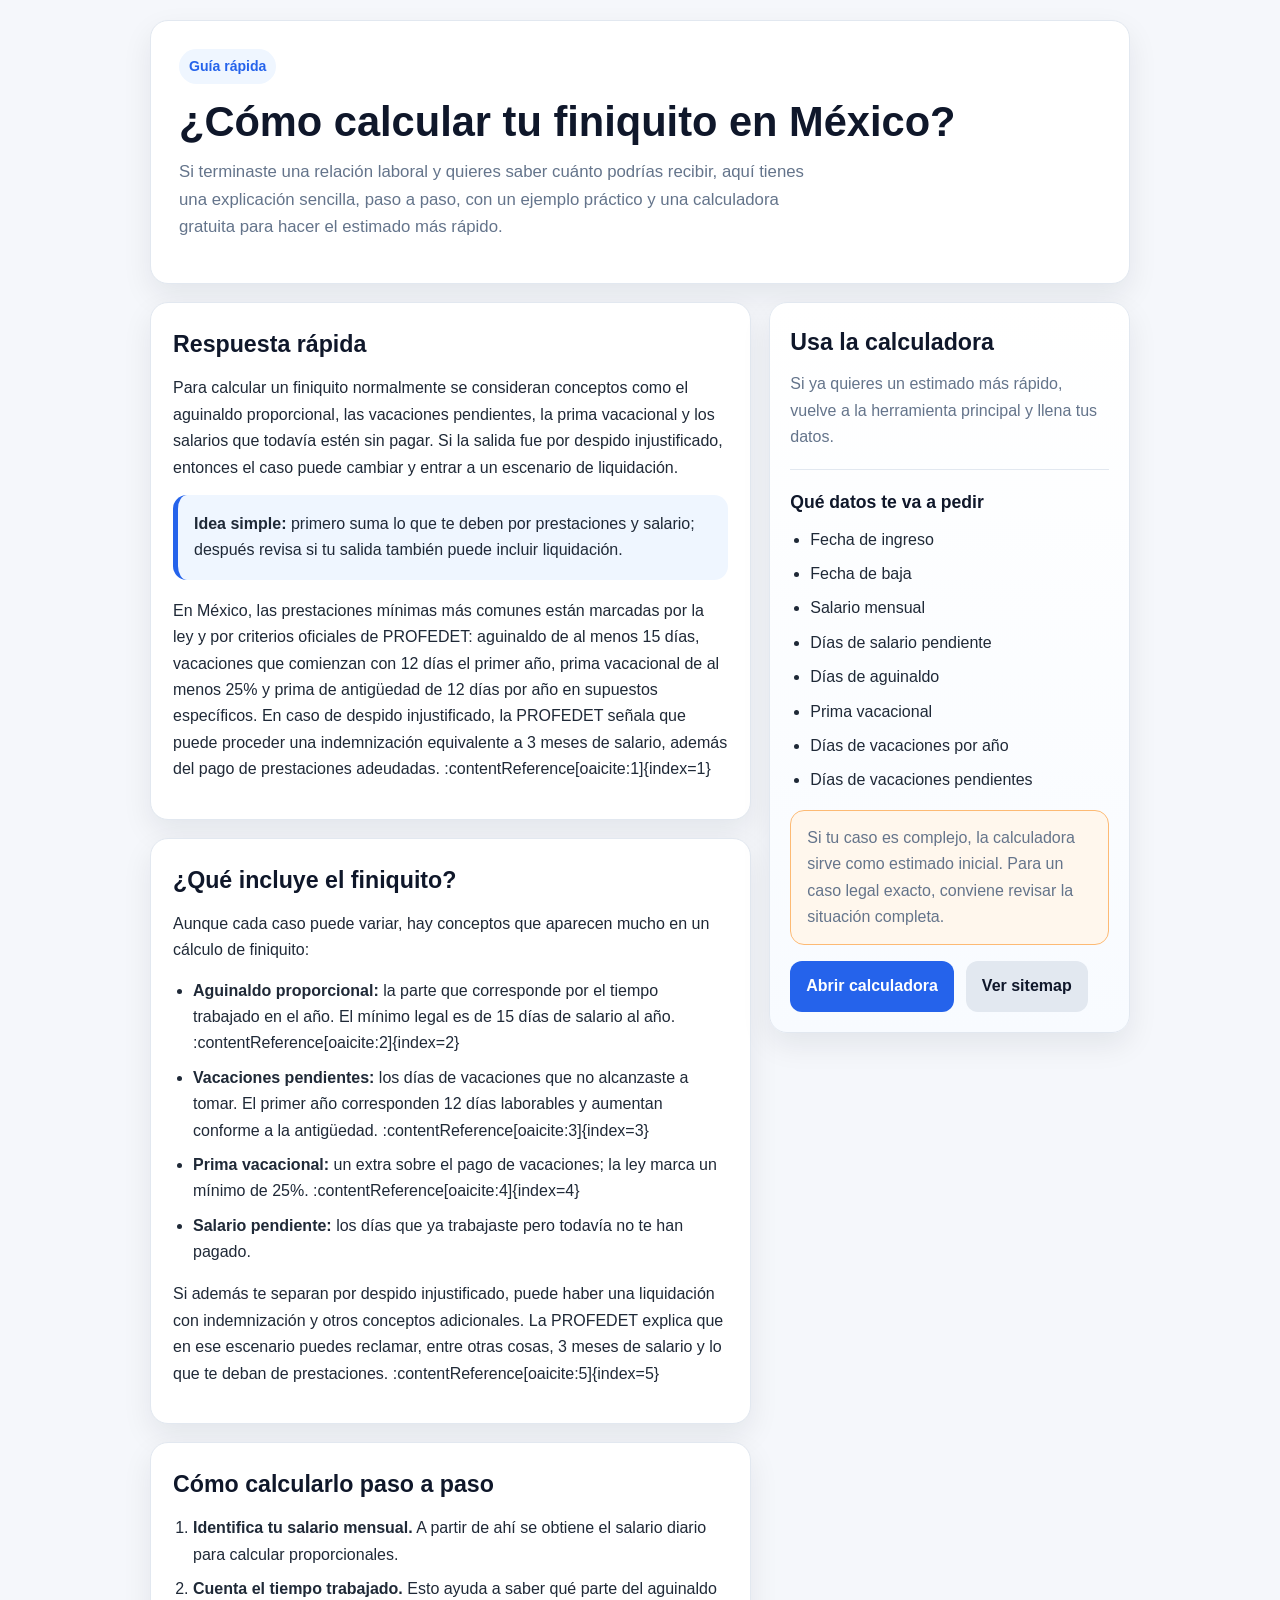
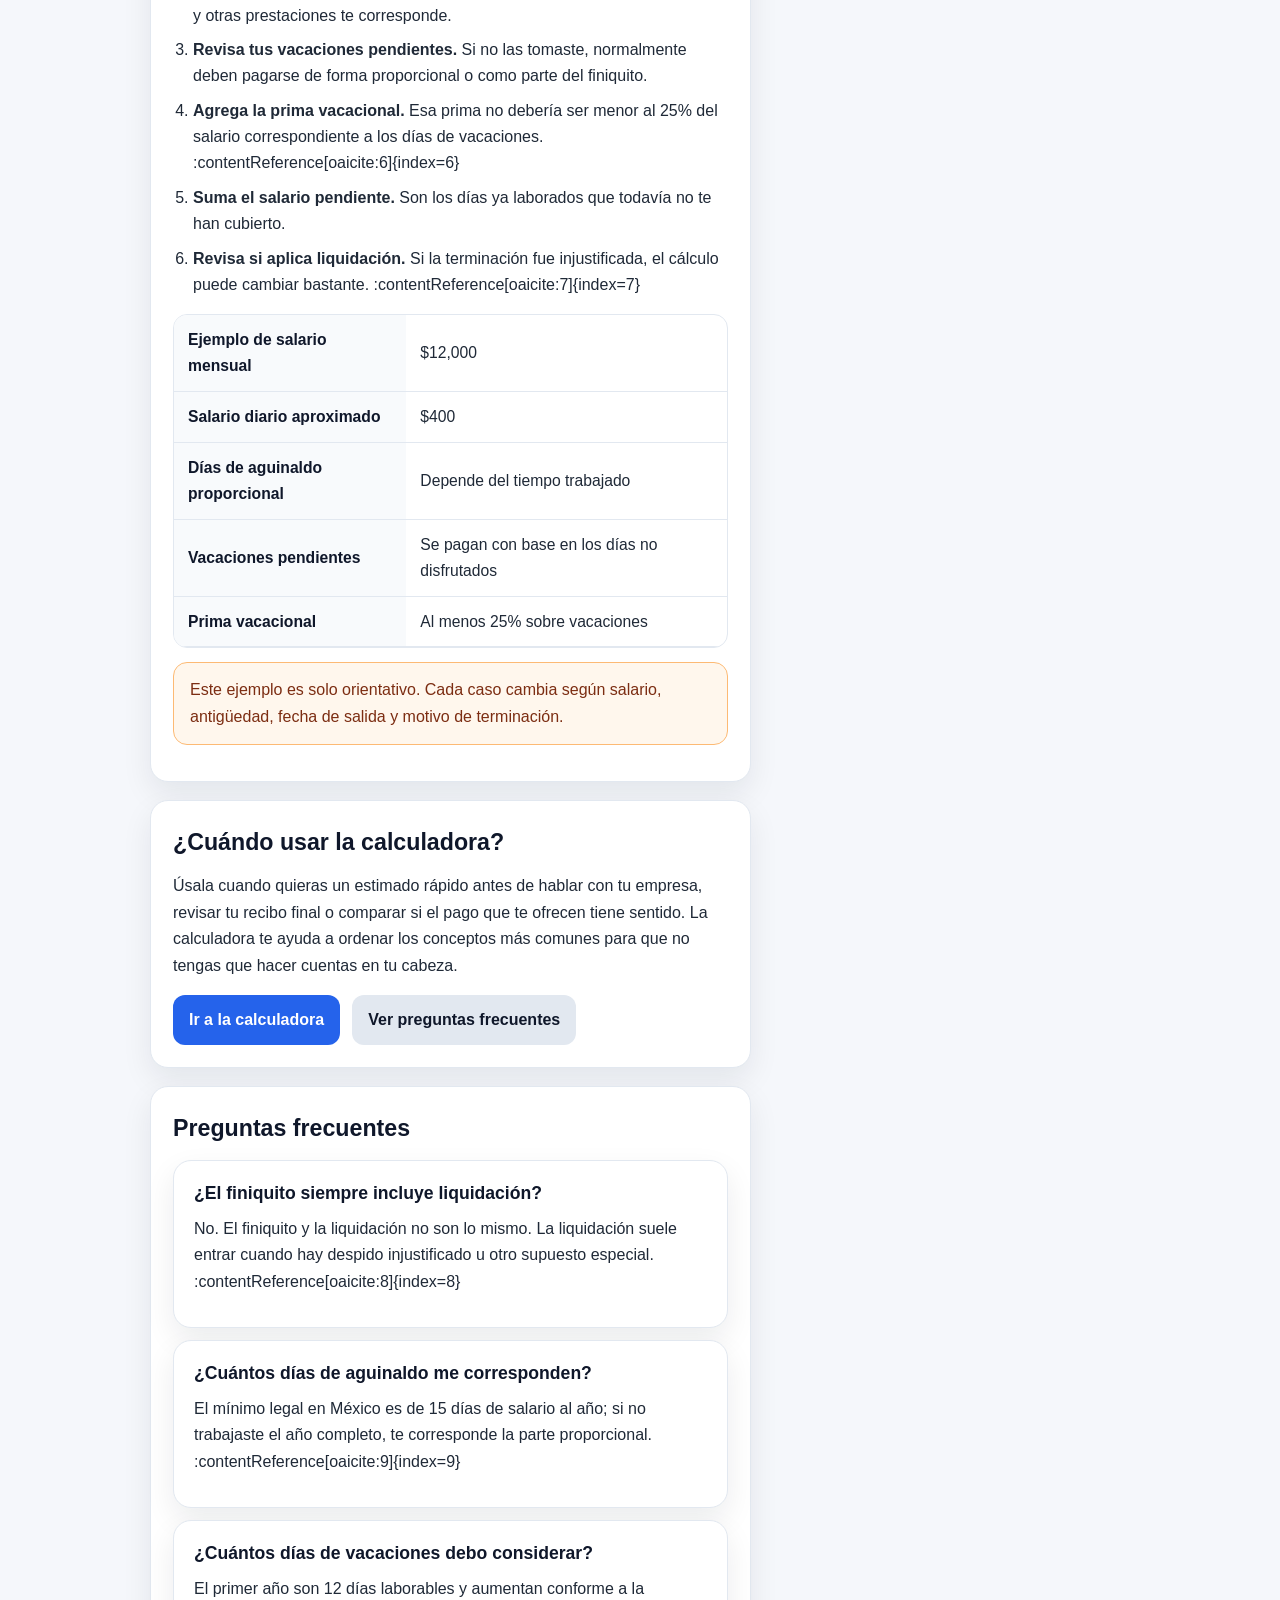
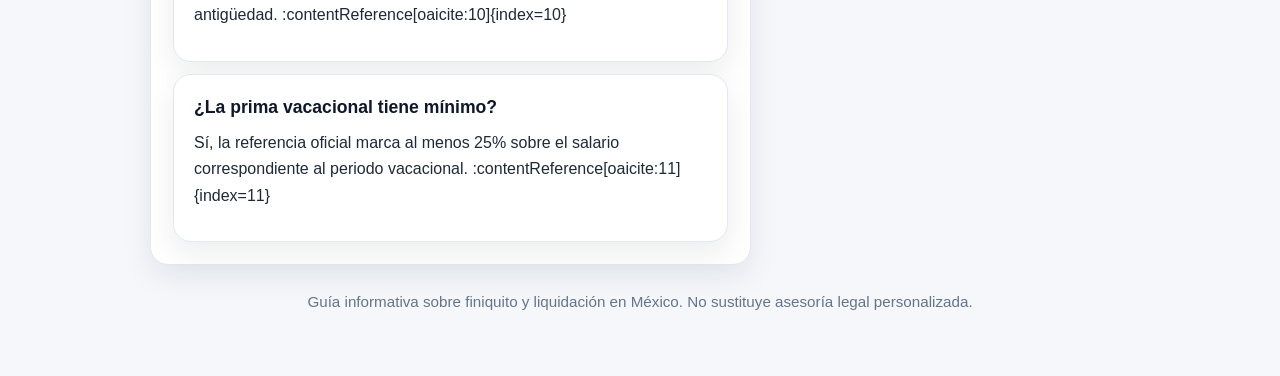
==== como-calcular-finiquito.html @ 951ed7e9 "Add files via upload nueva pagina como calcular finiquito" ====
<!DOCTYPE html>
<html lang="es">
<head>
  <meta charset="UTF-8" />
  <meta name="viewport" content="width=device-width, initial-scale=1.0" />
  <title>¿Cómo calcular tu finiquito en México? | Guía fácil</title>
  <meta name="description" content="Aprende cómo calcular tu finiquito en México paso a paso. Explicación sencilla, ejemplo práctico y enlace a una calculadora gratuita." />
  <meta name="robots" content="index, follow" />
  <meta name="author" content="Calculadora de Finiquito en México" />
  <link rel="canonical" href="https://kenrobert7.github.io/calculadora-finiquito-mexico/como-calcular-finiquito.html" />

  <meta property="og:title" content="¿Cómo calcular tu finiquito en México?" />
  <meta property="og:description" content="Guía sencilla para entender qué incluye el finiquito, cómo se calcula y cómo usar una calculadora gratuita." />
  <meta property="og:type" content="article" />
  <meta property="og:url" content="https://kenrobert7.github.io/calculadora-finiquito-mexico/como-calcular-finiquito.html" />

  <style>
    :root {
      --bg: #f5f7fb;
      --card: #ffffff;
      --text: #1f2937;
      --muted: #64748b;
      --line: #e2e8f0;
      --primary: #2563eb;
      --primary-dark: #1d4ed8;
      --success: #16a34a;
      --soft: #eff6ff;
      --warning: #fff7ed;
      --warning-border: #fdba74;
      --radius: 18px;
      --shadow: 0 12px 30px rgba(15, 23, 42, 0.08);
    }

    * {
      box-sizing: border-box;
      margin: 0;
      padding: 0;
    }

    body {
      font-family: Arial, Helvetica, sans-serif;
      background: var(--bg);
      color: var(--text);
      line-height: 1.65;
      padding: 20px;
    }

    .container {
      max-width: 980px;
      margin: 0 auto;
    }

    .hero, .section, .cta, .faq-item {
      background: var(--card);
      border: 1px solid var(--line);
      border-radius: var(--radius);
      box-shadow: var(--shadow);
    }

    .hero {
      padding: 28px;
      margin-bottom: 18px;
    }

    .eyebrow {
      display: inline-block;
      font-size: 0.88rem;
      font-weight: 700;
      color: var(--primary);
      background: var(--soft);
      padding: 6px 10px;
      border-radius: 999px;
      margin-bottom: 14px;
    }

    h1 {
      font-size: clamp(1.8rem, 4vw, 2.6rem);
      line-height: 1.15;
      margin-bottom: 12px;
      color: #0f172a;
    }

    .lead {
      font-size: 1.05rem;
      color: var(--muted);
      max-width: 70ch;
    }

    .grid {
      display: grid;
      grid-template-columns: 1.25fr 0.75fr;
      gap: 18px;
      margin-top: 18px;
    }

    .section {
      padding: 22px;
      margin-bottom: 18px;
    }

    h2 {
      font-size: 1.45rem;
      margin-bottom: 12px;
      color: #0f172a;
    }

    h3 {
      font-size: 1.1rem;
      margin: 18px 0 8px;
      color: #0f172a;
    }

    p {
      margin-bottom: 14px;
    }

    ul, ol {
      margin: 10px 0 16px 20px;
    }

    li {
      margin-bottom: 8px;
    }

    .callout {
      background: var(--soft);
      border-left: 5px solid var(--primary);
      padding: 16px;
      border-radius: 14px;
      margin: 14px 0 18px;
    }

    .note {
      background: var(--warning);
      border: 1px solid var(--warning-border);
      padding: 14px 16px;
      border-radius: 14px;
      color: #7c2d12;
      margin-top: 14px;
    }

    .calc-card {
      position: sticky;
      top: 18px;
      align-self: start;
      padding: 20px;
      background: linear-gradient(180deg, #ffffff 0%, #f8fbff 100%);
    }

    .calc-card h2 {
      margin-bottom: 10px;
    }

    .calc-card p {
      color: var(--muted);
    }

    .button-row {
      display: flex;
      gap: 12px;
      flex-wrap: wrap;
      margin-top: 16px;
    }

    .btn {
      display: inline-block;
      text-decoration: none;
      background: var(--primary);
      color: #fff;
      font-weight: 700;
      padding: 12px 16px;
      border-radius: 12px;
      transition: 0.2s ease;
    }

    .btn:hover {
      background: var(--primary-dark);
      transform: translateY(-1px);
    }

    .btn.secondary {
      background: #e2e8f0;
      color: #0f172a;
    }

    .example {
      border: 1px solid var(--line);
      border-radius: 14px;
      overflow: hidden;
      margin-top: 12px;
    }

    .example table {
      width: 100%;
      border-collapse: collapse;
      font-size: 0.98rem;
    }

    .example th,
    .example td {
      padding: 12px 14px;
      border-bottom: 1px solid var(--line);
      text-align: left;
    }

    .example th {
      background: #f8fafc;
      width: 42%;
      color: #0f172a;
    }

    .faq {
      display: grid;
      gap: 12px;
    }

    .faq-item {
      padding: 18px 20px;
    }

    .faq-item h3 {
      margin-top: 0;
    }

    footer {
      text-align: center;
      color: var(--muted);
      font-size: 0.95rem;
      padding: 6px 0 28px;
    }

    .divider {
      height: 1px;
      background: var(--line);
      margin: 18px 0;
    }

    @media (max-width: 860px) {
      .grid {
        grid-template-columns: 1fr;
      }

      .calc-card {
        position: static;
      }
    }

    @media (max-width: 520px) {
      body {
        padding: 12px;
      }

      .hero, .section, .faq-item, .calc-card {
        padding: 18px;
      }

      .example th,
      .example td {
        display: block;
        width: 100%;
      }

      .example th {
        padding-bottom: 4px;
        border-bottom: none;
      }

      .example tr {
        display: block;
        border-bottom: 1px solid var(--line);
      }

      .example tr:last-child {
        border-bottom: none;
      }
    }
  </style>

  <script type="application/ld+json">
  {
    "@context": "https://schema.org",
    "@type": "Article",
    "headline": "¿Cómo calcular tu finiquito en México?",
    "description": "Guía sencilla para entender qué incluye el finiquito, cómo se calcula y cómo usar una calculadora gratuita.",
    "mainEntityOfPage": "https://kenrobert7.github.io/calculadora-finiquito-mexico/como-calcular-finiquito.html",
    "about": {
      "@type": "Thing",
      "name": "Finiquito en México"
    },
    "publisher": {
      "@type": "Organization",
      "name": "Calculadora de Finiquito en México"
    }
  }
  </script>

  <script type="application/ld+json">
  {
    "@context": "https://schema.org",
    "@type": "FAQPage",
    "mainEntity": [
      {
        "@type": "Question",
        "name": "¿Qué es el finiquito?",
        "acceptedAnswer": {
          "@type": "Answer",
          "text": "El finiquito es el pago que se entrega al terminar la relación laboral e incluye prestaciones proporcionales y salarios pendientes, según corresponda."
        }
      },
      {
        "@type": "Question",
        "name": "¿Qué incluye el finiquito?",
        "acceptedAnswer": {
          "@type": "Answer",
          "text": "Normalmente incluye aguinaldo proporcional, vacaciones no disfrutadas, prima vacacional y salarios pendientes."
        }
      },
      {
        "@type": "Question",
        "name": "¿El finiquito y la liquidación son lo mismo?",
        "acceptedAnswer": {
          "@type": "Answer",
          "text": "No. El finiquito cubre prestaciones pendientes; la liquidación puede incluir indemnización y otros pagos cuando hay despido injustificado."
        }
      }
    ]
  }
  </script>
</head>

<body>
  <main class="container">
    <section class="hero">
      <span class="eyebrow">Guía rápida</span>
      <h1>¿Cómo calcular tu finiquito en México?</h1>
      <p class="lead">
        Si terminaste una relación laboral y quieres saber cuánto podrías recibir, aquí tienes una explicación sencilla,
        paso a paso, con un ejemplo práctico y una calculadora gratuita para hacer el estimado más rápido.
      </p>
    </section>

    <div class="grid">
      <article>
        <section class="section">
          <h2>Respuesta rápida</h2>
          <p>
            Para calcular un finiquito normalmente se consideran conceptos como el aguinaldo proporcional,
            las vacaciones pendientes, la prima vacacional y los salarios que todavía estén sin pagar.
            Si la salida fue por despido injustificado, entonces el caso puede cambiar y entrar a un escenario de liquidación.
          </p>

          <div class="callout">
            <strong>Idea simple:</strong> primero suma lo que te deben por prestaciones y salario; después revisa si tu salida
            también puede incluir liquidación.
          </div>

          <p>
            En México, las prestaciones mínimas más comunes están marcadas por la ley y por criterios oficiales de PROFEDET:
            aguinaldo de al menos 15 días, vacaciones que comienzan con 12 días el primer año, prima vacacional de al menos 25%
            y prima de antigüedad de 12 días por año en supuestos específicos. En caso de despido injustificado, la PROFEDET
            señala que puede proceder una indemnización equivalente a 3 meses de salario, además del pago de prestaciones adeudadas. :contentReference[oaicite:1]{index=1}
          </p>
        </section>

        <section class="section">
          <h2>¿Qué incluye el finiquito?</h2>
          <p>
            Aunque cada caso puede variar, hay conceptos que aparecen mucho en un cálculo de finiquito:
          </p>
          <ul>
            <li><strong>Aguinaldo proporcional:</strong> la parte que corresponde por el tiempo trabajado en el año. El mínimo legal es de 15 días de salario al año. :contentReference[oaicite:2]{index=2}</li>
            <li><strong>Vacaciones pendientes:</strong> los días de vacaciones que no alcanzaste a tomar. El primer año corresponden 12 días laborables y aumentan conforme a la antigüedad. :contentReference[oaicite:3]{index=3}</li>
            <li><strong>Prima vacacional:</strong> un extra sobre el pago de vacaciones; la ley marca un mínimo de 25%. :contentReference[oaicite:4]{index=4}</li>
            <li><strong>Salario pendiente:</strong> los días que ya trabajaste pero todavía no te han pagado.</li>
          </ul>

          <p>
            Si además te separan por despido injustificado, puede haber una liquidación con indemnización y otros conceptos
            adicionales. La PROFEDET explica que en ese escenario puedes reclamar, entre otras cosas, 3 meses de salario
            y lo que te deban de prestaciones. :contentReference[oaicite:5]{index=5}
          </p>
        </section>

        <section class="section">
          <h2>Cómo calcularlo paso a paso</h2>
          <ol>
            <li><strong>Identifica tu salario mensual.</strong> A partir de ahí se obtiene el salario diario para calcular proporcionales.</li>
            <li><strong>Cuenta el tiempo trabajado.</strong> Esto ayuda a saber qué parte del aguinaldo y otras prestaciones te corresponde.</li>
            <li><strong>Revisa tus vacaciones pendientes.</strong> Si no las tomaste, normalmente deben pagarse de forma proporcional o como parte del finiquito.</li>
            <li><strong>Agrega la prima vacacional.</strong> Esa prima no debería ser menor al 25% del salario correspondiente a los días de vacaciones. :contentReference[oaicite:6]{index=6}</li>
            <li><strong>Suma el salario pendiente.</strong> Son los días ya laborados que todavía no te han cubierto.</li>
            <li><strong>Revisa si aplica liquidación.</strong> Si la terminación fue injustificada, el cálculo puede cambiar bastante. :contentReference[oaicite:7]{index=7}</li>
          </ol>

          <div class="example">
            <table>
              <tbody>
                <tr>
                  <th>Ejemplo de salario mensual</th>
                  <td>$12,000</td>
                </tr>
                <tr>
                  <th>Salario diario aproximado</th>
                  <td>$400</td>
                </tr>
                <tr>
                  <th>Días de aguinaldo proporcional</th>
                  <td>Depende del tiempo trabajado</td>
                </tr>
                <tr>
                  <th>Vacaciones pendientes</th>
                  <td>Se pagan con base en los días no disfrutados</td>
                </tr>
                <tr>
                  <th>Prima vacacional</th>
                  <td>Al menos 25% sobre vacaciones</td>
                </tr>
              </tbody>
            </table>
          </div>

          <p class="note">
            Este ejemplo es solo orientativo. Cada caso cambia según salario, antigüedad, fecha de salida y motivo de terminación.
          </p>
        </section>

        <section class="section">
          <h2>¿Cuándo usar la calculadora?</h2>
          <p>
            Úsala cuando quieras un estimado rápido antes de hablar con tu empresa, revisar tu recibo final o
            comparar si el pago que te ofrecen tiene sentido. La calculadora te ayuda a ordenar los conceptos
            más comunes para que no tengas que hacer cuentas en tu cabeza.
          </p>

          <div class="button-row">
            <a class="btn" href="index.html">Ir a la calculadora</a>
            <a class="btn secondary" href="#faq">Ver preguntas frecuentes</a>
          </div>
        </section>

        <section class="section" id="faq">
          <h2>Preguntas frecuentes</h2>
          <div class="faq">
            <div class="faq-item">
              <h3>¿El finiquito siempre incluye liquidación?</h3>
              <p>No. El finiquito y la liquidación no son lo mismo. La liquidación suele entrar cuando hay despido injustificado u otro supuesto especial. :contentReference[oaicite:8]{index=8}</p>
            </div>

            <div class="faq-item">
              <h3>¿Cuántos días de aguinaldo me corresponden?</h3>
              <p>El mínimo legal en México es de 15 días de salario al año; si no trabajaste el año completo, te corresponde la parte proporcional. :contentReference[oaicite:9]{index=9}</p>
            </div>

            <div class="faq-item">
              <h3>¿Cuántos días de vacaciones debo considerar?</h3>
              <p>El primer año son 12 días laborables y aumentan conforme a la antigüedad. :contentReference[oaicite:10]{index=10}</p>
            </div>

            <div class="faq-item">
              <h3>¿La prima vacacional tiene mínimo?</h3>
              <p>Sí, la referencia oficial marca al menos 25% sobre el salario correspondiente al periodo vacacional. :contentReference[oaicite:11]{index=11}</p>
            </div>
          </div>
        </section>
      </article>

      <aside class="section calc-card">
        <h2>Usa la calculadora</h2>
        <p>
          Si ya quieres un estimado más rápido, vuelve a la herramienta principal y llena tus datos.
        </p>

        <div class="divider"></div>

        <h3>Qué datos te va a pedir</h3>
        <ul>
          <li>Fecha de ingreso</li>
          <li>Fecha de baja</li>
          <li>Salario mensual</li>
          <li>Días de salario pendiente</li>
          <li>Días de aguinaldo</li>
          <li>Prima vacacional</li>
          <li>Días de vacaciones por año</li>
          <li>Días de vacaciones pendientes</li>
        </ul>

        <p class="note">
          Si tu caso es complejo, la calculadora sirve como estimado inicial. Para un caso legal exacto, conviene revisar la situación completa.
        </p>

        <div class="button-row">
          <a class="btn" href="index.html">Abrir calculadora</a>
          <a class="btn secondary" href="sitemap.xml">Ver sitemap</a>
        </div>
      </aside>
    </div>

    <footer>
      <p>
        Guía informativa sobre finiquito y liquidación en México. No sustituye asesoría legal personalizada.
      </p>
    </footer>
  </main>
</body>
</html>
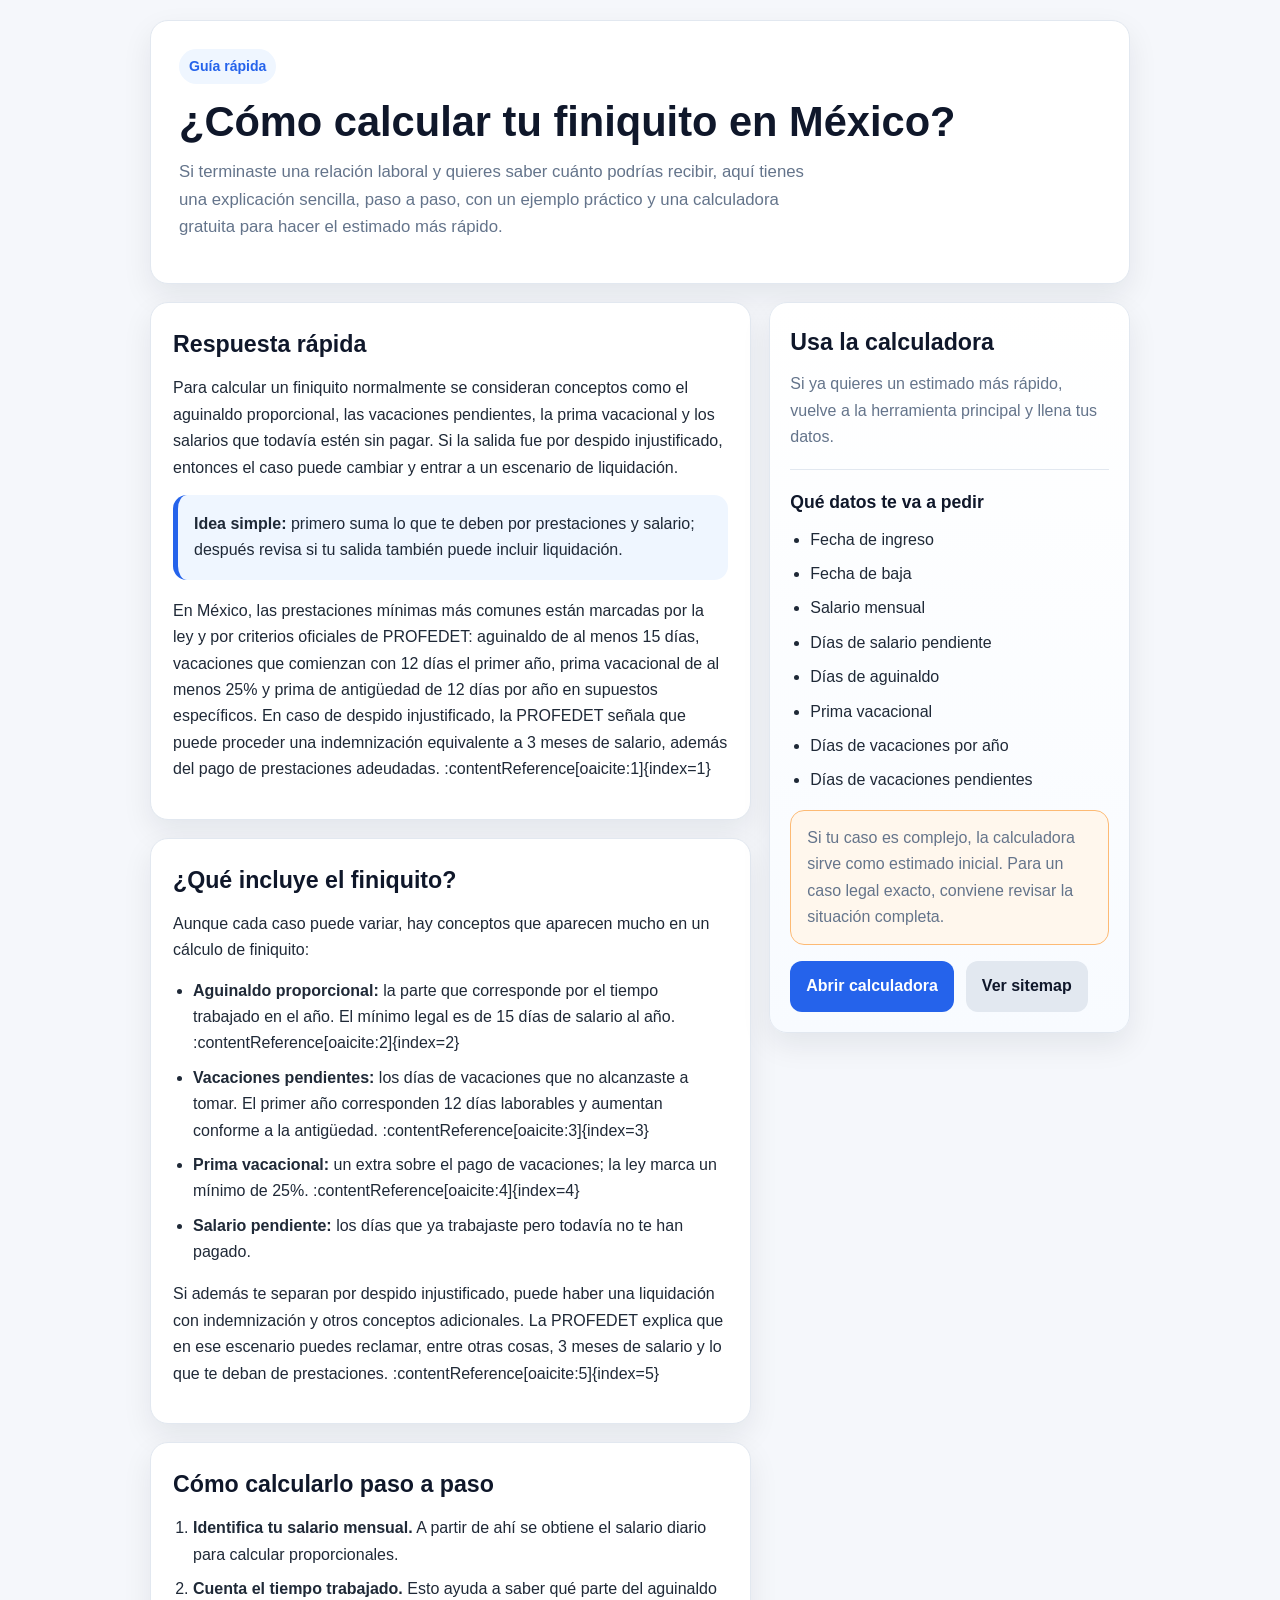
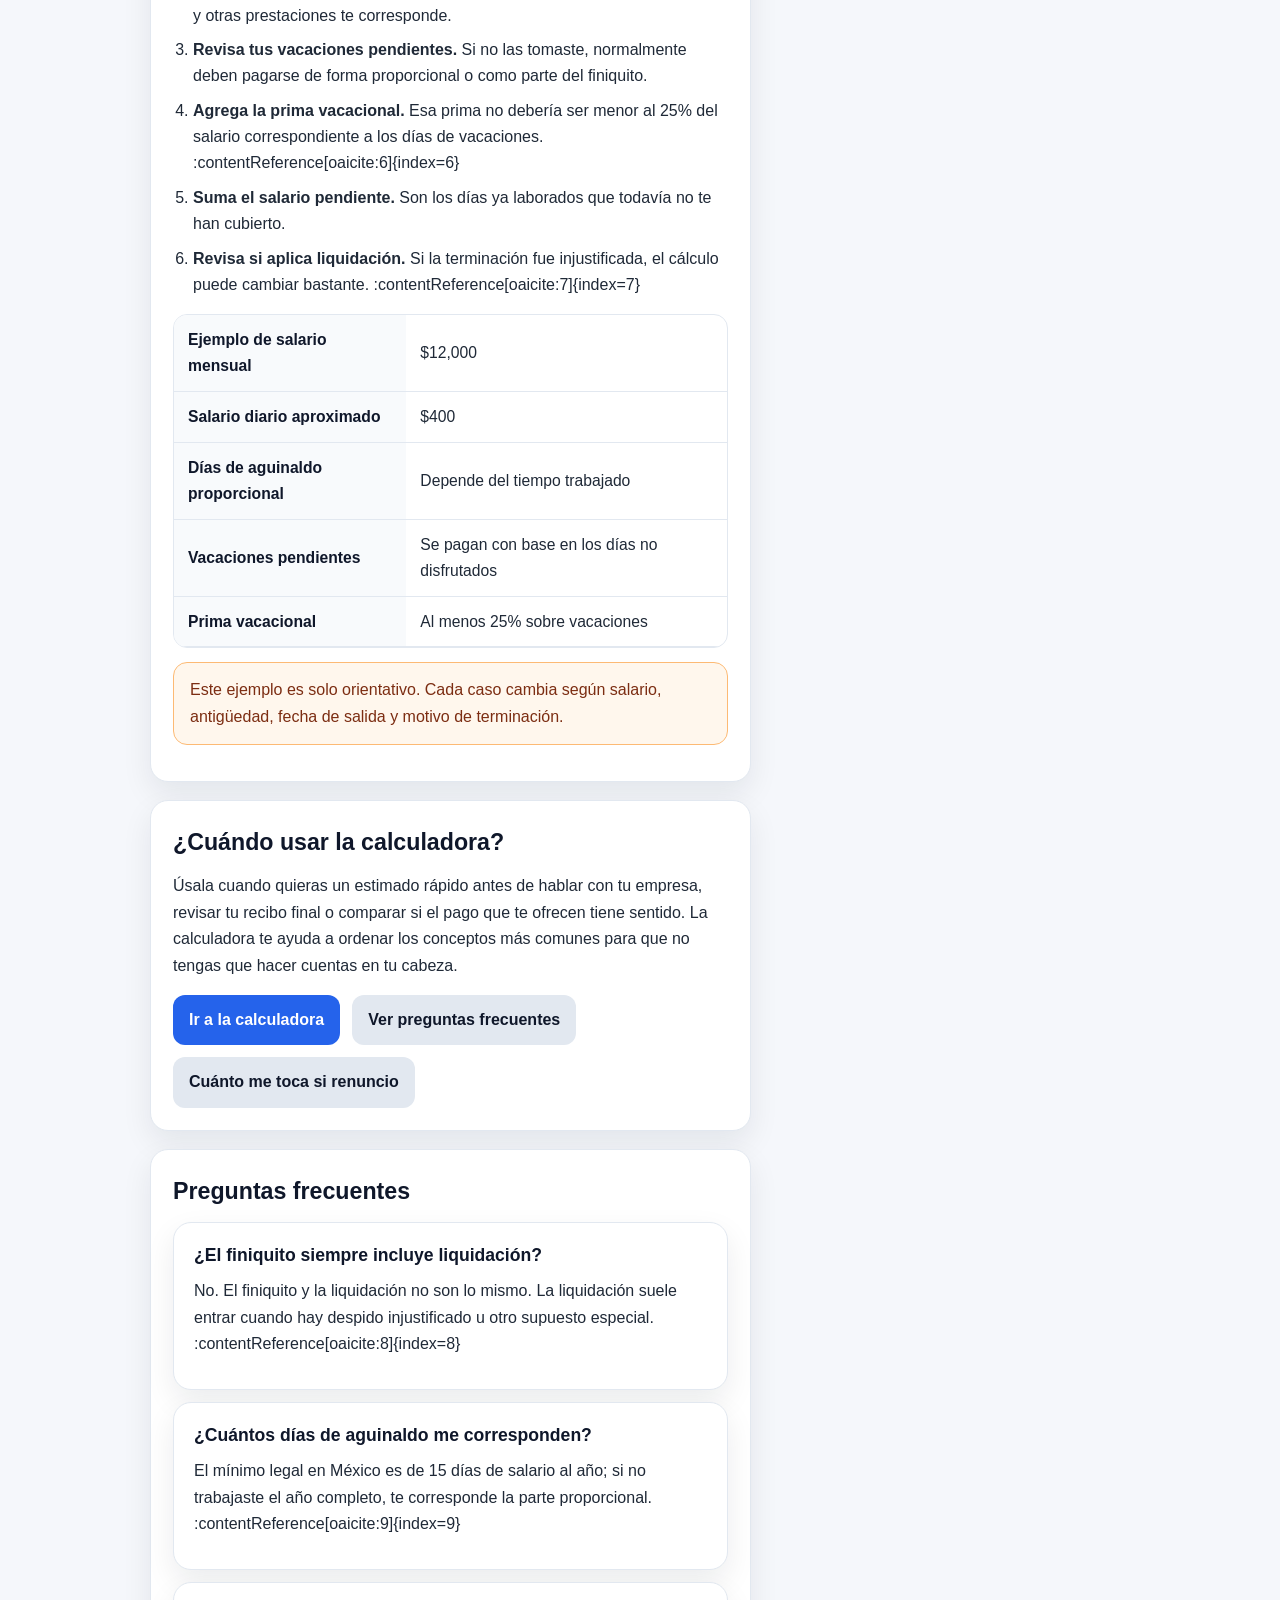
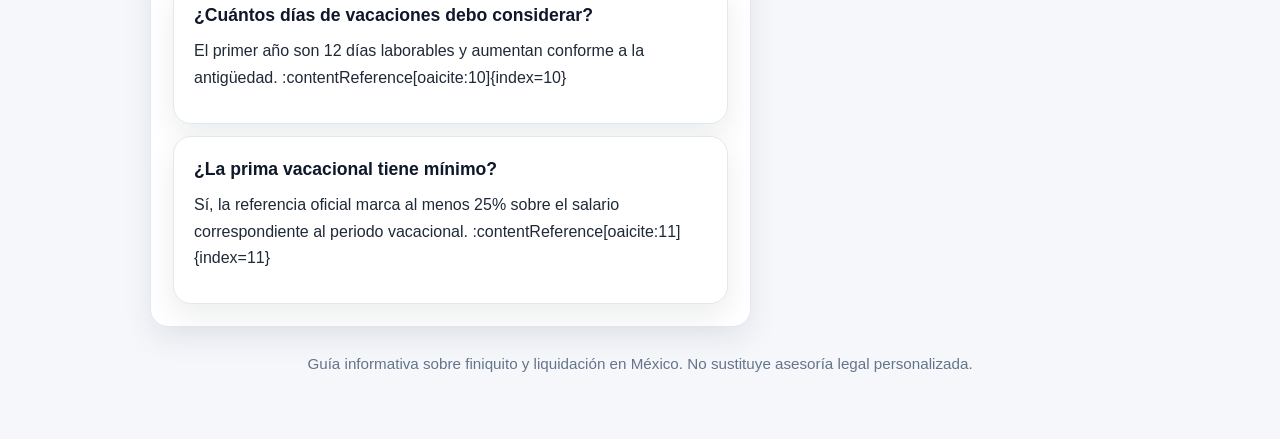
==== commit 79e1261a: "Update como-calcular-finiquito.html" ====
--- a/como-calcular-finiquito.html
+++ b/como-calcular-finiquito.html
@@ -433,9 +433,12 @@
           </p>
 
           <div class="button-row">
-            <a class="btn" href="index.html">Ir a la calculadora</a>
-            <a class="btn secondary" href="#faq">Ver preguntas frecuentes</a>
-          </div>
+  <a class="btn" href="index.html">Ir a la calculadora</a>
+  <a class="btn secondary" href="#faq">Ver preguntas frecuentes</a>
+  <a class="btn secondary" href="cuanto-me-toca-si-renuncio.html">
+    Cuánto me toca si renuncio
+  </a>
+</div>
         </section>
 
         <section class="section" id="faq">
@@ -502,4 +505,4 @@
     </footer>
   </main>
 </body>
-</html>+</html>
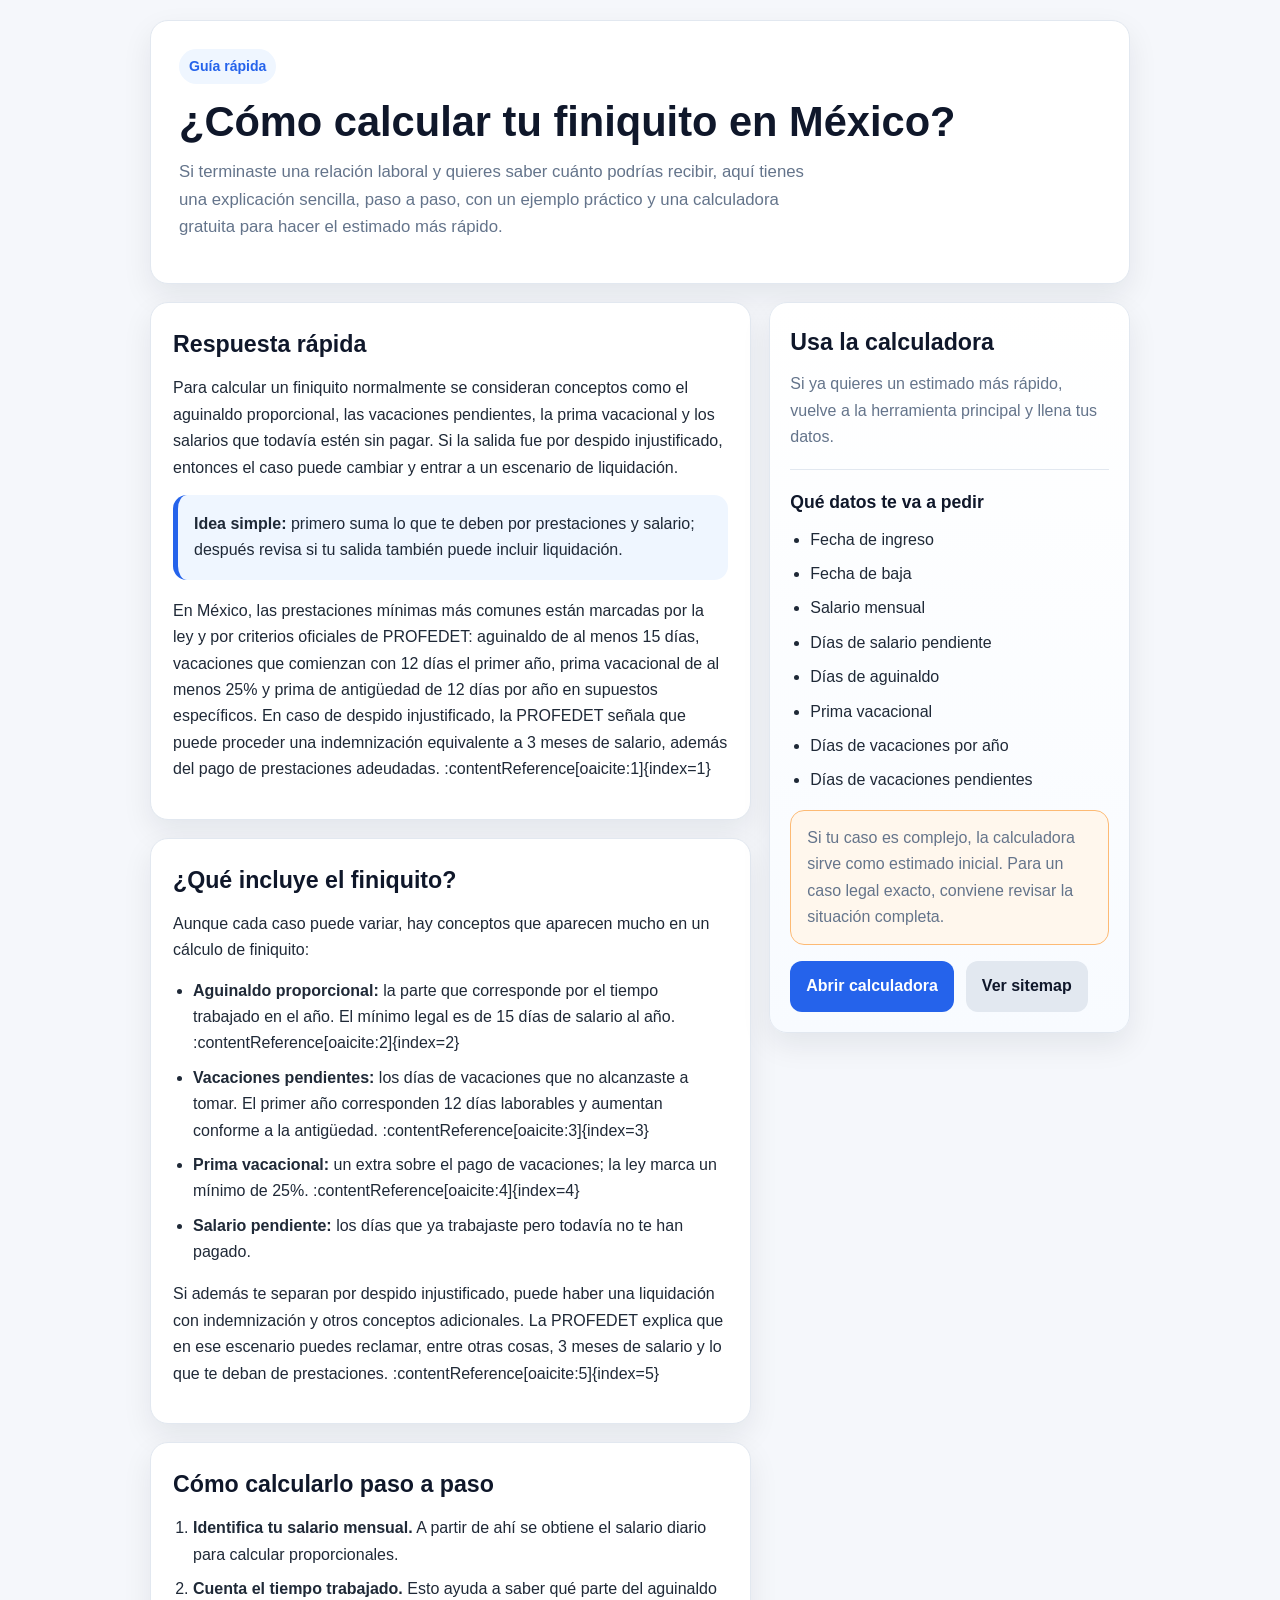
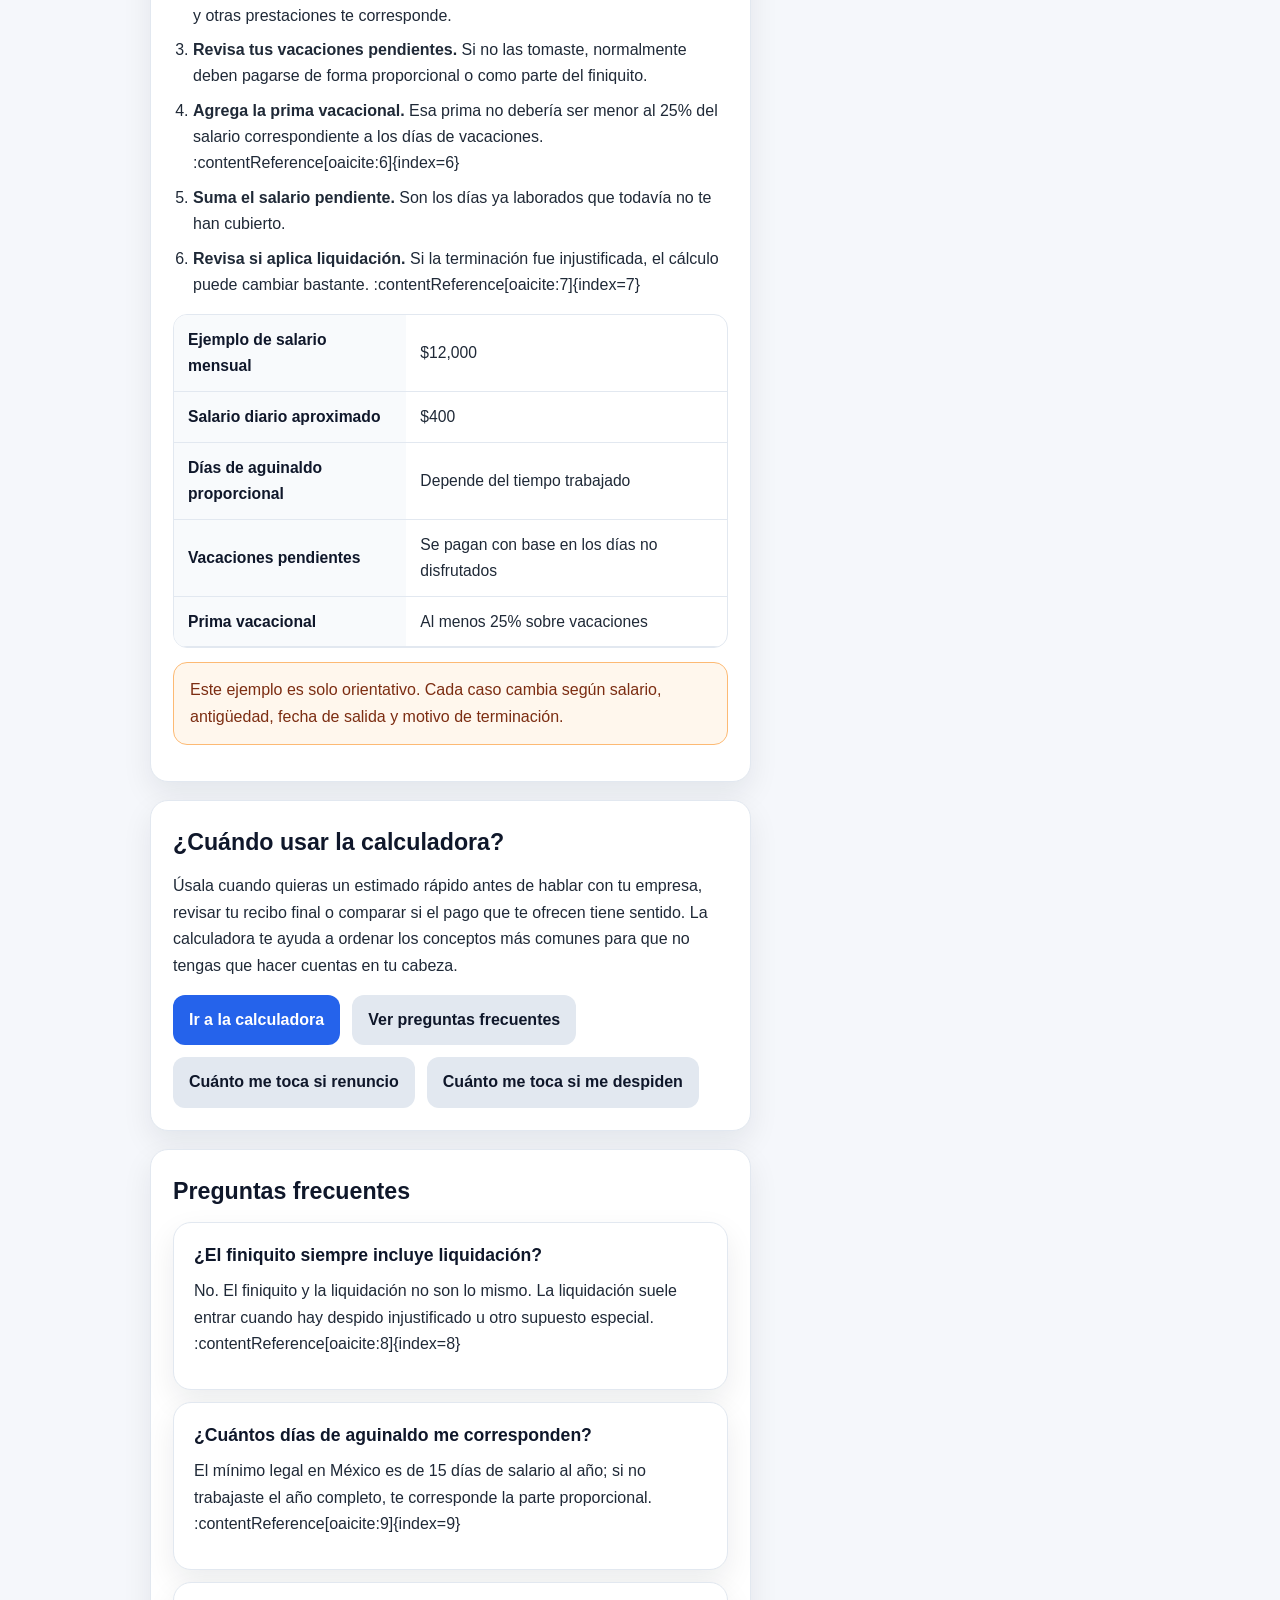
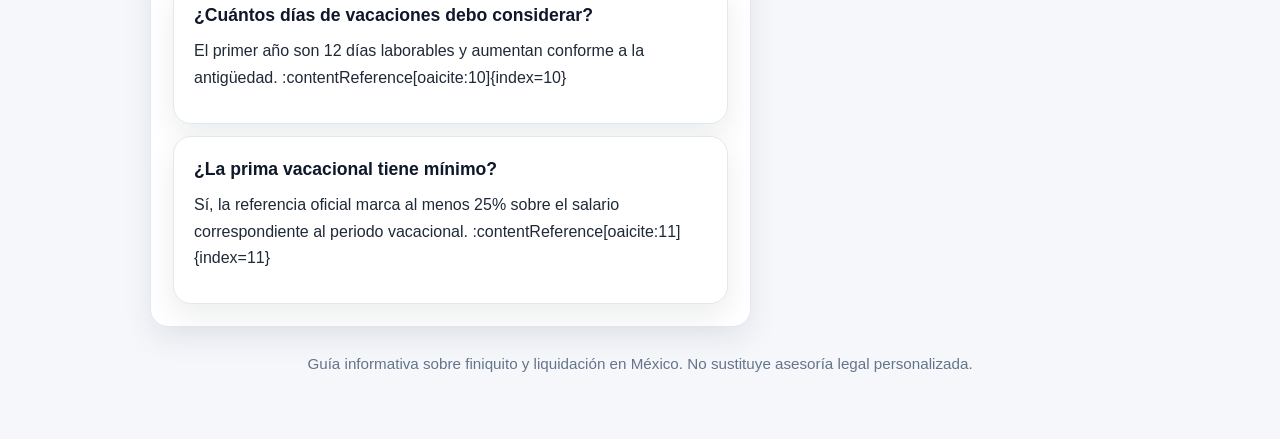
==== commit 0d554ccd: "Update como-calcular-finiquito.html" ====
--- a/como-calcular-finiquito.html
+++ b/como-calcular-finiquito.html
@@ -438,6 +438,9 @@
   <a class="btn secondary" href="cuanto-me-toca-si-renuncio.html">
     Cuánto me toca si renuncio
   </a>
+  <a class="btn secondary" href="cuanto-me-toca-si-me-despiden.html">
+    Cuánto me toca si me despiden
+  </a>
 </div>
         </section>
 
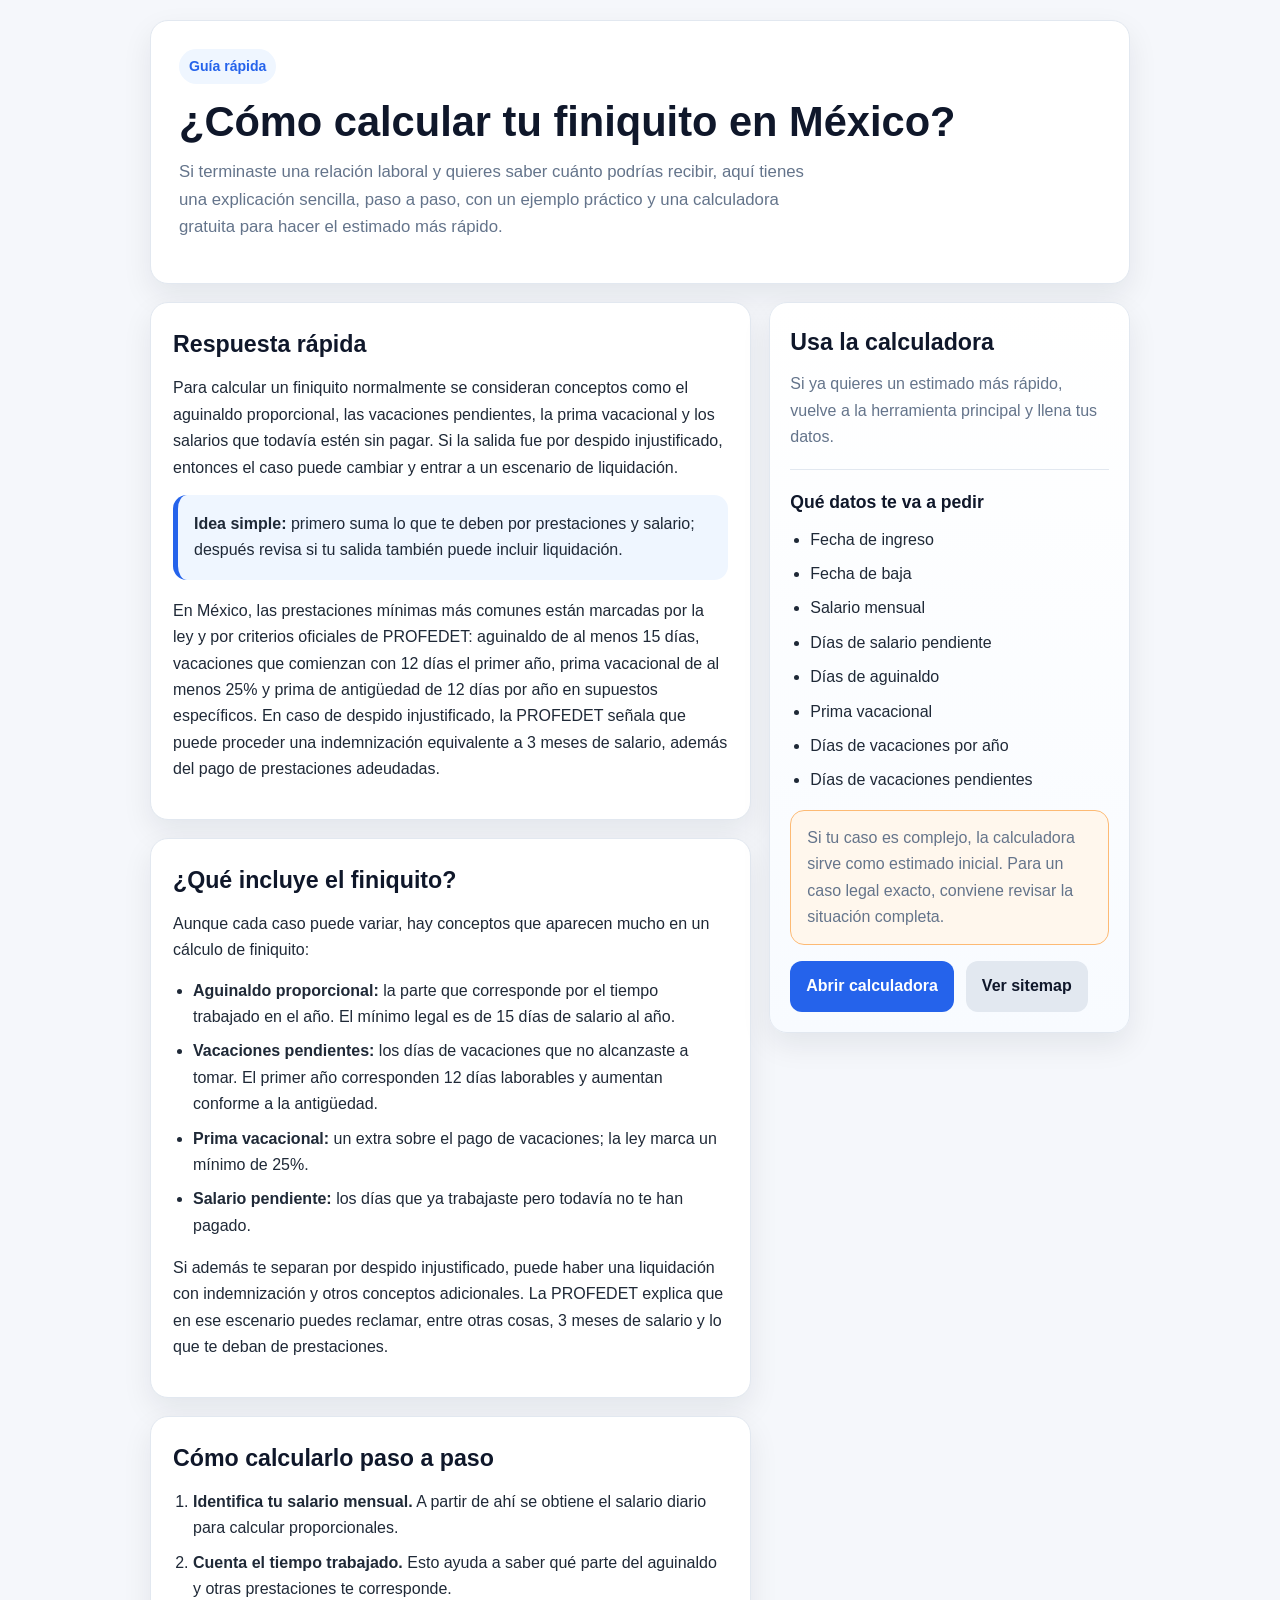
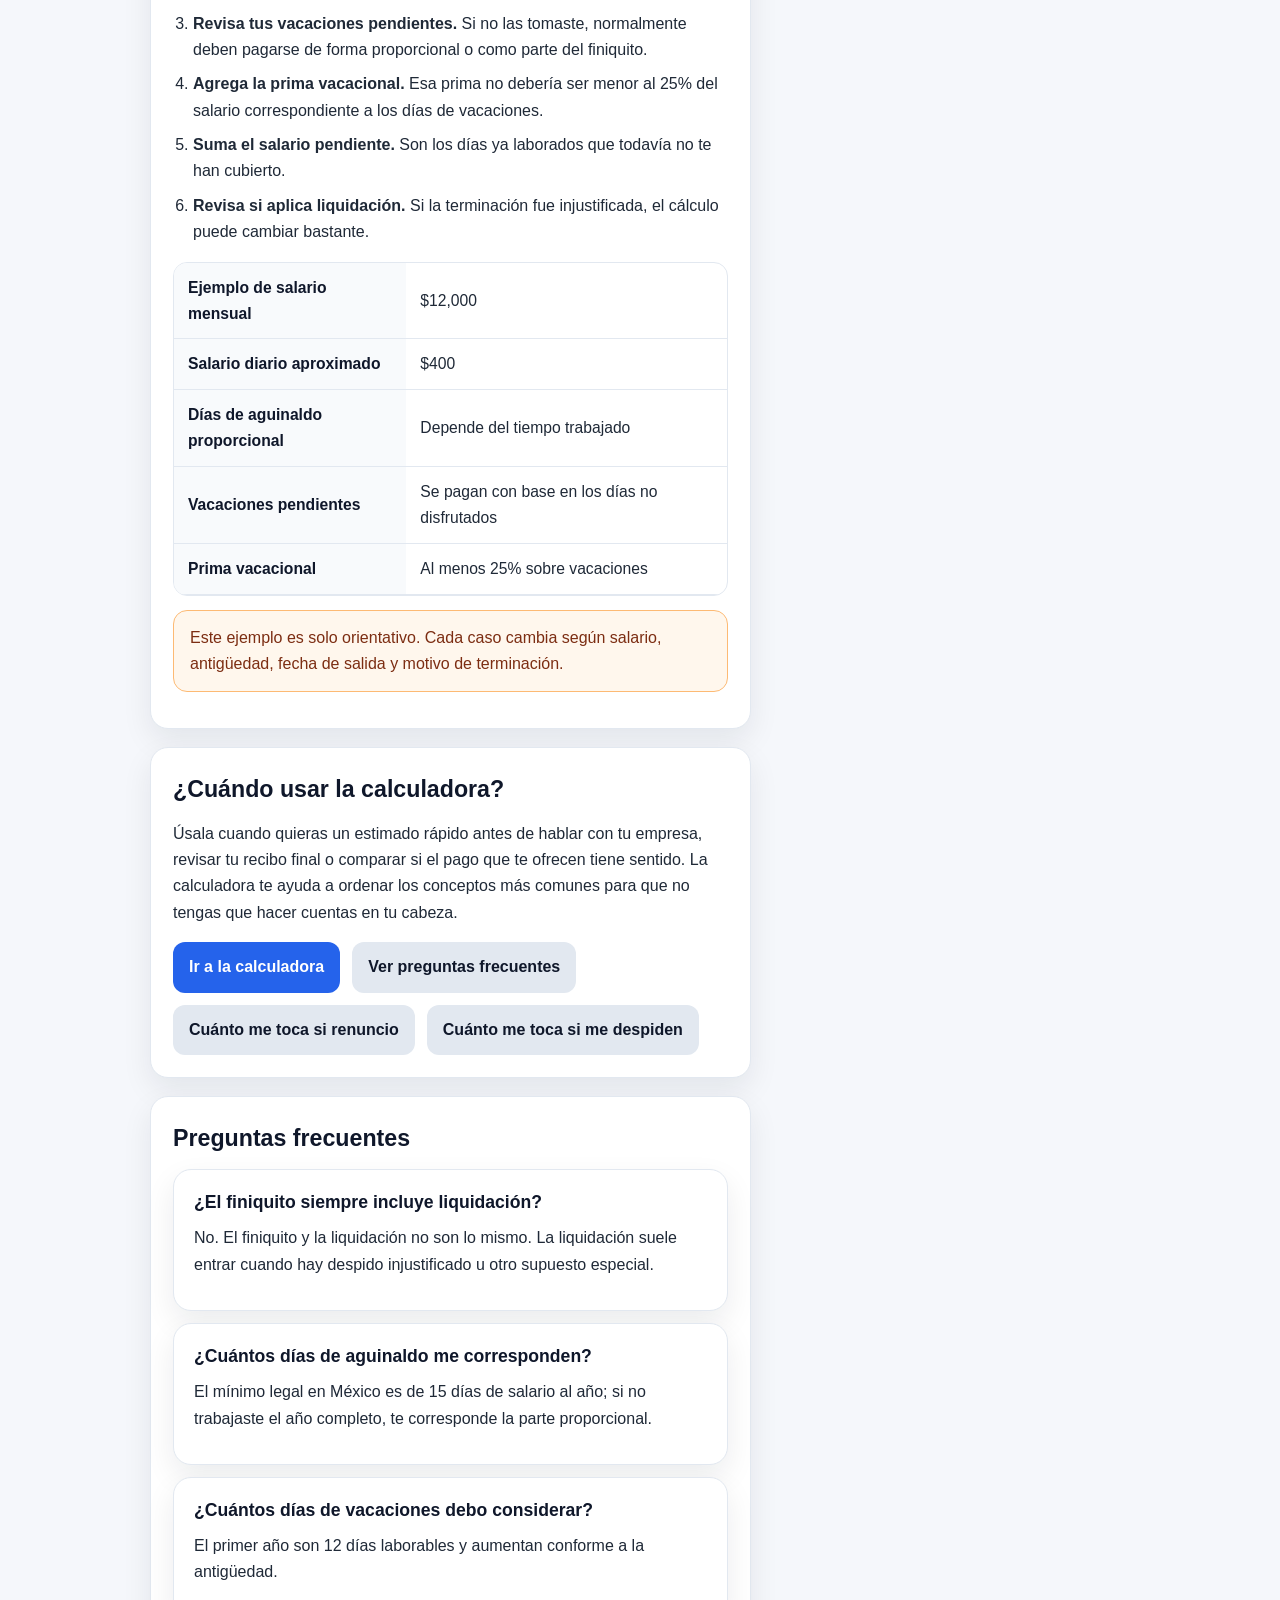
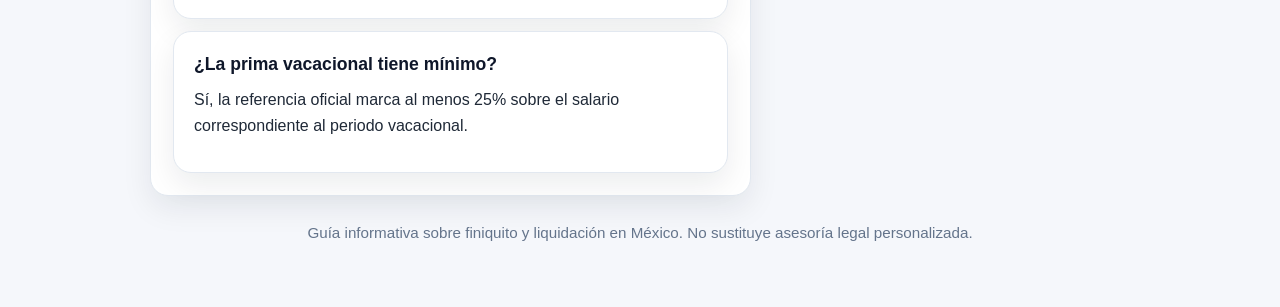
==== commit 4331c4e4: "Update como-calcular-finiquito.html" ====
--- a/como-calcular-finiquito.html
+++ b/como-calcular-finiquito.html
@@ -358,7 +358,7 @@
             En México, las prestaciones mínimas más comunes están marcadas por la ley y por criterios oficiales de PROFEDET:
             aguinaldo de al menos 15 días, vacaciones que comienzan con 12 días el primer año, prima vacacional de al menos 25%
             y prima de antigüedad de 12 días por año en supuestos específicos. En caso de despido injustificado, la PROFEDET
-            señala que puede proceder una indemnización equivalente a 3 meses de salario, además del pago de prestaciones adeudadas. :contentReference[oaicite:1]{index=1}
+            señala que puede proceder una indemnización equivalente a 3 meses de salario, además del pago de prestaciones adeudadas.
           </p>
         </section>
 
@@ -368,16 +368,16 @@
             Aunque cada caso puede variar, hay conceptos que aparecen mucho en un cálculo de finiquito:
           </p>
           <ul>
-            <li><strong>Aguinaldo proporcional:</strong> la parte que corresponde por el tiempo trabajado en el año. El mínimo legal es de 15 días de salario al año. :contentReference[oaicite:2]{index=2}</li>
-            <li><strong>Vacaciones pendientes:</strong> los días de vacaciones que no alcanzaste a tomar. El primer año corresponden 12 días laborables y aumentan conforme a la antigüedad. :contentReference[oaicite:3]{index=3}</li>
-            <li><strong>Prima vacacional:</strong> un extra sobre el pago de vacaciones; la ley marca un mínimo de 25%. :contentReference[oaicite:4]{index=4}</li>
+            <li><strong>Aguinaldo proporcional:</strong> la parte que corresponde por el tiempo trabajado en el año. El mínimo legal es de 15 días de salario al año.</li>
+            <li><strong>Vacaciones pendientes:</strong> los días de vacaciones que no alcanzaste a tomar. El primer año corresponden 12 días laborables y aumentan conforme a la antigüedad.</li>
+            <li><strong>Prima vacacional:</strong> un extra sobre el pago de vacaciones; la ley marca un mínimo de 25%.</li>
             <li><strong>Salario pendiente:</strong> los días que ya trabajaste pero todavía no te han pagado.</li>
           </ul>
 
           <p>
             Si además te separan por despido injustificado, puede haber una liquidación con indemnización y otros conceptos
             adicionales. La PROFEDET explica que en ese escenario puedes reclamar, entre otras cosas, 3 meses de salario
-            y lo que te deban de prestaciones. :contentReference[oaicite:5]{index=5}
+            y lo que te deban de prestaciones.
           </p>
         </section>
 
@@ -387,9 +387,9 @@
             <li><strong>Identifica tu salario mensual.</strong> A partir de ahí se obtiene el salario diario para calcular proporcionales.</li>
             <li><strong>Cuenta el tiempo trabajado.</strong> Esto ayuda a saber qué parte del aguinaldo y otras prestaciones te corresponde.</li>
             <li><strong>Revisa tus vacaciones pendientes.</strong> Si no las tomaste, normalmente deben pagarse de forma proporcional o como parte del finiquito.</li>
-            <li><strong>Agrega la prima vacacional.</strong> Esa prima no debería ser menor al 25% del salario correspondiente a los días de vacaciones. :contentReference[oaicite:6]{index=6}</li>
+            <li><strong>Agrega la prima vacacional.</strong> Esa prima no debería ser menor al 25% del salario correspondiente a los días de vacaciones.</li>
             <li><strong>Suma el salario pendiente.</strong> Son los días ya laborados que todavía no te han cubierto.</li>
-            <li><strong>Revisa si aplica liquidación.</strong> Si la terminación fue injustificada, el cálculo puede cambiar bastante. :contentReference[oaicite:7]{index=7}</li>
+            <li><strong>Revisa si aplica liquidación.</strong> Si la terminación fue injustificada, el cálculo puede cambiar bastante.</li>
           </ol>
 
           <div class="example">
@@ -433,15 +433,15 @@
           </p>
 
           <div class="button-row">
-  <a class="btn" href="index.html">Ir a la calculadora</a>
-  <a class="btn secondary" href="#faq">Ver preguntas frecuentes</a>
-  <a class="btn secondary" href="cuanto-me-toca-si-renuncio.html">
-    Cuánto me toca si renuncio
-  </a>
-  <a class="btn secondary" href="cuanto-me-toca-si-me-despiden.html">
-    Cuánto me toca si me despiden
-  </a>
-</div>
+            <a class="btn" href="index.html">Ir a la calculadora</a>
+            <a class="btn secondary" href="#faq">Ver preguntas frecuentes</a>
+            <a class="btn secondary" href="cuanto-me-toca-si-renuncio.html">
+              Cuánto me toca si renuncio
+            </a>
+            <a class="btn secondary" href="cuanto-me-toca-si-me-despiden.html">
+              Cuánto me toca si me despiden
+            </a>
+          </div>
         </section>
 
         <section class="section" id="faq">
@@ -449,22 +449,22 @@
           <div class="faq">
             <div class="faq-item">
               <h3>¿El finiquito siempre incluye liquidación?</h3>
-              <p>No. El finiquito y la liquidación no son lo mismo. La liquidación suele entrar cuando hay despido injustificado u otro supuesto especial. :contentReference[oaicite:8]{index=8}</p>
+              <p>No. El finiquito y la liquidación no son lo mismo. La liquidación suele entrar cuando hay despido injustificado u otro supuesto especial.</p>
             </div>
 
             <div class="faq-item">
               <h3>¿Cuántos días de aguinaldo me corresponden?</h3>
-              <p>El mínimo legal en México es de 15 días de salario al año; si no trabajaste el año completo, te corresponde la parte proporcional. :contentReference[oaicite:9]{index=9}</p>
+              <p>El mínimo legal en México es de 15 días de salario al año; si no trabajaste el año completo, te corresponde la parte proporcional.</p>
             </div>
 
             <div class="faq-item">
               <h3>¿Cuántos días de vacaciones debo considerar?</h3>
-              <p>El primer año son 12 días laborables y aumentan conforme a la antigüedad. :contentReference[oaicite:10]{index=10}</p>
+              <p>El primer año son 12 días laborables y aumentan conforme a la antigüedad.</p>
             </div>
 
             <div class="faq-item">
               <h3>¿La prima vacacional tiene mínimo?</h3>
-              <p>Sí, la referencia oficial marca al menos 25% sobre el salario correspondiente al periodo vacacional. :contentReference[oaicite:11]{index=11}</p>
+              <p>Sí, la referencia oficial marca al menos 25% sobre el salario correspondiente al periodo vacacional.</p>
             </div>
           </div>
         </section>
